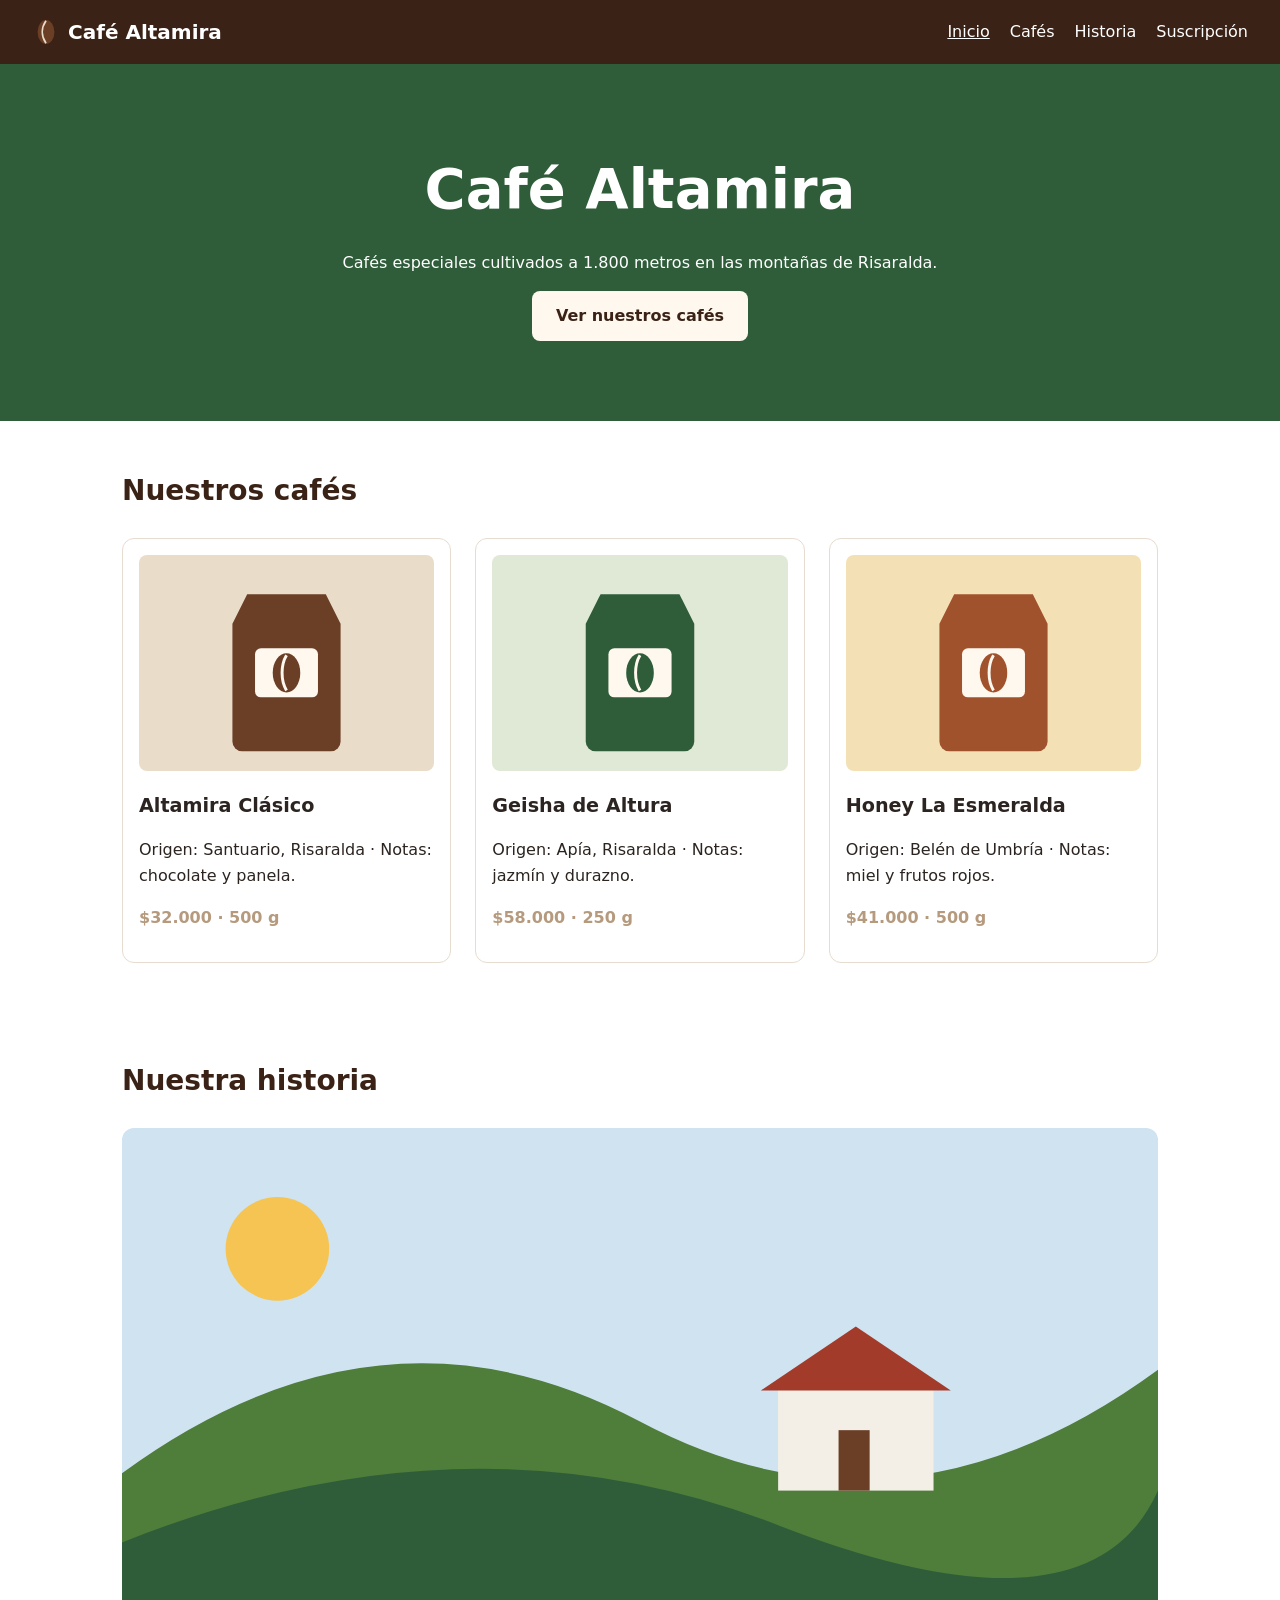
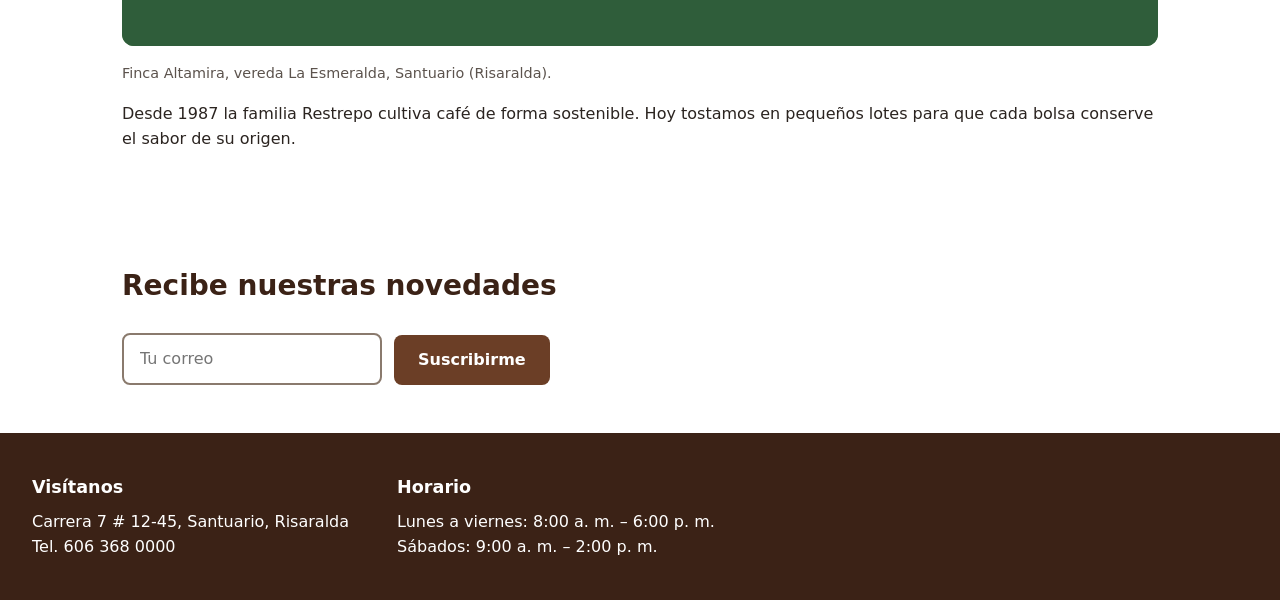
==== index.html @ b4fbe2c5 "material inicial del proyecto" ====
<!DOCTYPE html>
<html lang="es">
<head>
  <meta charset="UTF-8">
  <meta name="viewport" content="width=device-width, initial-scale=1.0">
  <title>Café Altamira · Cafés especiales del Eje Cafetero</title>
  <link rel="stylesheet" href="css/estilos.css">
</head>
<body>
  <!-- ============================================================
       TODO G1 (parte 1): el PRIMER elemento del body debe ser un enlace
       "Saltar al contenido" con class="saltar" que lleve a #contenido.
       ============================================================ -->

  <!-- ============================================================
       EJEMPLO RESUELTO 1 · Encabezado y navegación
       - <header> es un landmark: el lector de pantalla lo anuncia como "banner".
       - <nav> con aria-label distingue este menú de otros menús de la página.
       - Los enlaces van en una lista <ul>: el lector anuncia "lista, 4 elementos".
       ============================================================ -->
  <header class="encabezado">
    <a class="logo" href="index.html">
      <img src="img/grano.svg" alt="" width="28" height="28">
      Café Altamira
    </a>
    <nav aria-label="Principal">
      <ul class="menu">
        <li><a href="index.html" aria-current="page">Inicio</a></li>
        <li><a href="#cafes">Cafés</a></li>
        <li><a href="#historia">Historia</a></li>
        <li><a href="#suscripcion">Suscripción</a></li>
      </ul>
    </nav>
  </header>

  <!-- TODO G1 (parte 2): este div es el contenido principal.
       Conviértelo en <main id="contenido"> (y cierra con </main>). -->
  <div class="contenido">

    <!-- TODO G1 (parte 3): el título de la portada es un div con letra grande.
         Debe ser el ÚNICO <h1> de la página. -->
    <div class="hero">
      <div class="titulo-grande">Café Altamira</div>
      <p>Cafés especiales cultivados a 1.800 metros en las montañas de Risaralda.</p>
      <a class="boton" href="#cafes">Ver nuestros cafés</a>
    </div>

    <!-- ============================================================
         TODO G2 · Catálogo
         - El contenedor debe ser <section id="cafes"> con un <h2>.
         - Cada producto debe ser un <article> con el nombre en <h3>.
         - Cada imagen necesita un alt que describa el producto (no el nombre del archivo).
         ============================================================ -->
    <div class="seccion" id="cafes">
      <div class="subtitulo">Nuestros cafés</div>
      <div class="productos">
        <div class="producto">
          <img src="img/cafe-clasico.svg" width="300" height="220">
          <div class="nombre">Altamira Clásico</div>
          <p>Origen: Santuario, Risaralda · Notas: chocolate y panela.</p>
          <p class="precio">$32.000 · 500 g</p>
        </div>
        <div class="producto">
          <img src="img/cafe-geisha.svg" width="300" height="220">
          <div class="nombre">Geisha de Altura</div>
          <p>Origen: Apía, Risaralda · Notas: jazmín y durazno.</p>
          <p class="precio">$58.000 · 250 g</p>
        </div>
        <div class="producto">
          <img src="img/cafe-honey.svg" width="300" height="220">
          <div class="nombre">Honey La Esmeralda</div>
          <p>Origen: Belén de Umbría · Notas: miel y frutos rojos.</p>
          <p class="precio">$41.000 · 500 g</p>
        </div>
      </div>
    </div>

    <!-- ============================================================
         EJEMPLO RESUELTO 2 · Sección con figura
         - aria-labelledby une la sección con su título: el lector la anuncia
           como "región, Nuestra historia".
         - <figure> + <figcaption> asocian la imagen con su pie de foto.
         - El alt describe lo que se VE; el figcaption agrega contexto.
         ============================================================ -->
    <section id="historia" class="seccion" aria-labelledby="historia-titulo">
      <h2 id="historia-titulo">Nuestra historia</h2>
      <figure class="figura">
        <img src="img/finca.svg" width="600" height="300"
             alt="Casa de la finca con techo rojo entre montañas verdes cubiertas de cafetales">
        <figcaption>Finca Altamira, vereda La Esmeralda, Santuario (Risaralda).</figcaption>
      </figure>
      <p>Desde 1987 la familia Restrepo cultiva café de forma sostenible. Hoy tostamos
        en pequeños lotes para que cada bolsa conserve el sabor de su origen.</p>
    </section>

    <!-- ============================================================
         TODO G3 · Suscripción
         - Usa <section id="suscripcion"> con un <h2> y un <form> real.
         - El campo de correo necesita: <label for="...">, type="email", id y required.
         - El "botón" es un div con onclick: cámbialo por <button type="submit">.
         ============================================================ -->
    <div class="seccion" id="suscripcion">
      <div class="subtitulo">Recibe nuestras novedades</div>
      <div class="formulario">
        <input type="text" placeholder="Tu correo">
        <div class="boton" onclick="alert('¡Gracias!')">Suscribirme</div>
      </div>
    </div>

  </div>

  <!-- ============================================================
       TODO G4 · Pie de página
       - El contenedor debe ser <footer>.
       - La dirección y el teléfono van dentro de <address>.
       - El horario es una tabla de datos: <table> con <caption>,
         y celdas de encabezado <th scope="col"> / <th scope="row">.
       ============================================================ -->
  <div class="pie">
    <div>
      <div class="pie-titulo">Visítanos</div>
      <div>Carrera 7 # 12-45, Santuario, Risaralda</div>
      <div>Tel. 606 368 0000</div>
    </div>
    <div>
      <div class="pie-titulo">Horario</div>
      <div>Lunes a viernes: 8:00 a. m. – 6:00 p. m.</div>
      <div>Sábados: 9:00 a. m. – 2:00 p. m.</div>
    </div>
  </div>
</body>
</html>
---- css/estilos.css ----
/* ===== Café Altamira · estilos base ===== */
:root {
  --cafe: #6b3e26;
  --cafe-oscuro: #3b2216;
  --verde: #2f5d3a;
  --crema: #fff8ee;
  --texto: #2b2420;
}

* { box-sizing: border-box; }

body {
  margin: 0;
  font-family: system-ui, "Segoe UI", Arial, sans-serif;
  color: var(--texto);
  background: #ffffff;
  line-height: 1.6;
}

/* TODO G1 (parte 4): esta regla esconde el foco y deja sin guía a quien
   navega con teclado. Bórrala y agrega una regla :focus-visible con un
   outline visible (por ejemplo 3px solid). */
*:focus { outline: none; }

/* Enlace "Saltar al contenido": oculto hasta que recibe el foco */
.saltar {
  position: absolute;
  left: 1rem;
  top: -3rem;
  padding: .5rem 1rem;
  background: var(--cafe-oscuro);
  color: #fff;
  z-index: 10;
}
.saltar:focus { top: 1rem; }

/* ----- Encabezado ----- */
.encabezado {
  display: flex;
  flex-wrap: wrap;
  justify-content: space-between;
  align-items: center;
  gap: 1rem;
  padding: 1rem 2rem;
  background: var(--cafe-oscuro);
}
.logo {
  display: flex;
  align-items: center;
  gap: .5rem;
  color: #fff;
  font-weight: 700;
  font-size: 1.25rem;
  text-decoration: none;
}
.menu {
  display: flex;
  flex-wrap: wrap;
  gap: .5rem 1.25rem;
  list-style: none;
  margin: 0;
  padding: 0;
}
.menu a { color: #fff; text-decoration: none; }
.menu a:hover,
.menu a[aria-current="page"] { text-decoration: underline; }

/* ----- Portada ----- */
.hero {
  padding: 5rem 2rem;
  text-align: center;
  background: var(--verde);
  color: #fff;
}
.hero h1,
.titulo-grande {
  margin: 0 0 .5rem;
  font-size: clamp(2rem, 6vw, 3.5rem);
  font-weight: 800;
}
.boton {
  display: inline-block;
  padding: .75rem 1.5rem;
  border: 0;
  border-radius: .5rem;
  background: var(--crema);
  color: var(--cafe-oscuro);
  font: inherit;
  font-weight: 700;
  text-decoration: none;
  cursor: pointer;
}

/* ----- Secciones ----- */
.seccion {
  max-width: 1100px;
  margin: 0 auto;
  padding: 3rem 2rem;
}
.seccion h2,
.subtitulo {
  font-size: 1.75rem;
  font-weight: 700;
  margin: 0 0 1.5rem;
  color: var(--cafe-oscuro);
}

/* ----- Catálogo ----- */
.productos {
  display: grid;
  grid-template-columns: repeat(auto-fit, minmax(240px, 1fr));
  gap: 1.5rem;
}
.producto {
  padding: 1rem;
  border: 1px solid #e6dccf;
  border-radius: .75rem;
  background: #fff;
}
.producto img { width: 100%; height: auto; border-radius: .5rem; }
.producto h3,
.nombre { font-size: 1.2rem; font-weight: 700; margin: .75rem 0 .25rem; }

/* TODO G2 (parte 4): este color tiene un contraste de 2.7:1 sobre blanco.
   WCAG AA pide 4.5:1. Cámbialo por uno más oscuro (por ejemplo var(--cafe)). */
.precio {
  font-weight: 700;
  color: #b59a7e;
}

/* ----- Historia ----- */
.figura { margin: 0 0 1rem; }
.figura img { width: 100%; height: auto; border-radius: .75rem; }
.figura figcaption { font-size: .9rem; color: #5c534d; margin-top: .5rem; }

/* ----- Suscripción ----- */
.formulario {
  display: flex;
  flex-wrap: wrap;
  gap: .75rem;
  align-items: flex-end;
}
.formulario label { display: block; font-weight: 600; margin-bottom: .25rem; }
.formulario input {
  padding: .7rem 1rem;
  min-width: 260px;
  border: 2px solid #8a7a6d;
  border-radius: .5rem;
  font: inherit;
}
.formulario .boton { background: var(--cafe); color: #fff; }

/* ----- Pie ----- */
.pie {
  display: flex;
  flex-wrap: wrap;
  gap: 3rem;
  padding: 2.5rem 2rem;
  background: var(--cafe-oscuro);
  color: #fff;
}
.pie h2,
.pie-titulo { font-size: 1.1rem; font-weight: 700; margin: 0 0 .5rem; }
.pie address { font-style: normal; }
.pie a { color: #fff; }
.pie table { border-collapse: collapse; }
.pie caption { text-align: left; font-weight: 700; margin-bottom: .5rem; }
.pie th,
.pie td { text-align: left; padding: .25rem 1rem .25rem 0; }
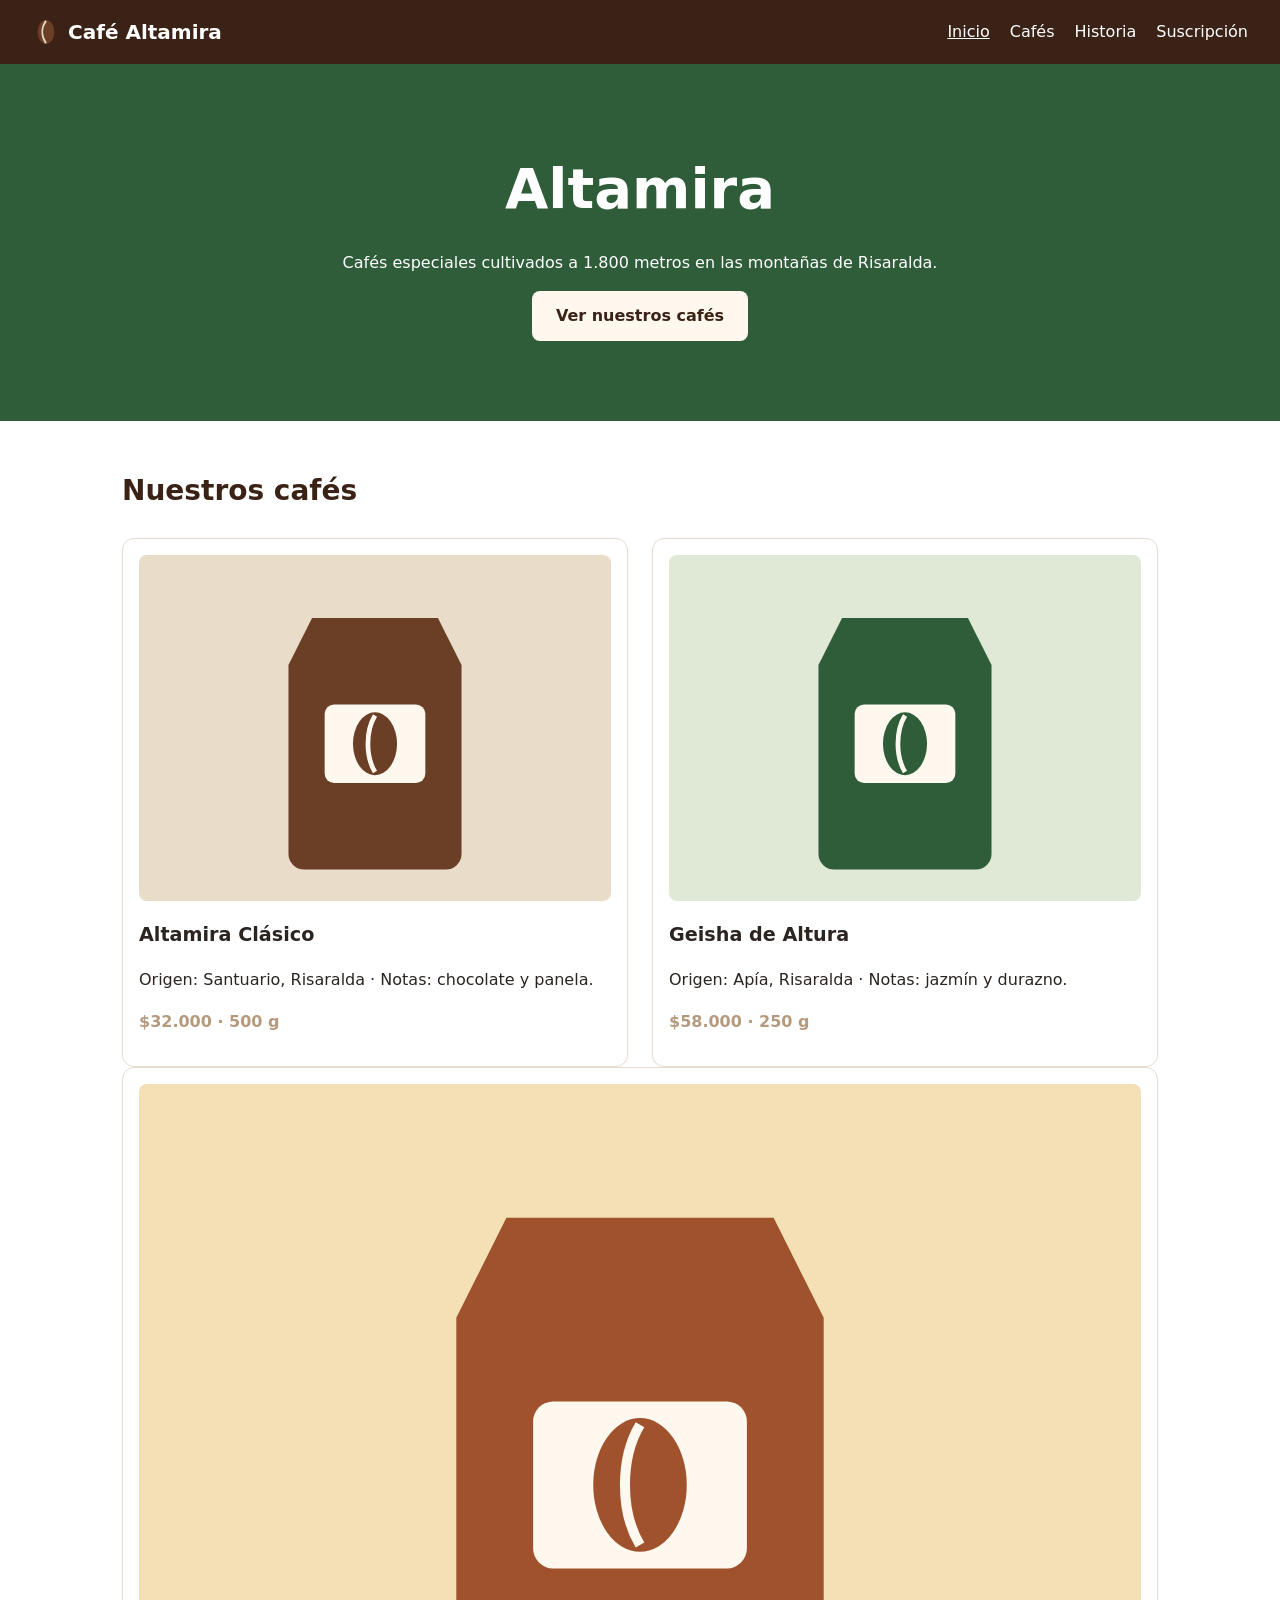
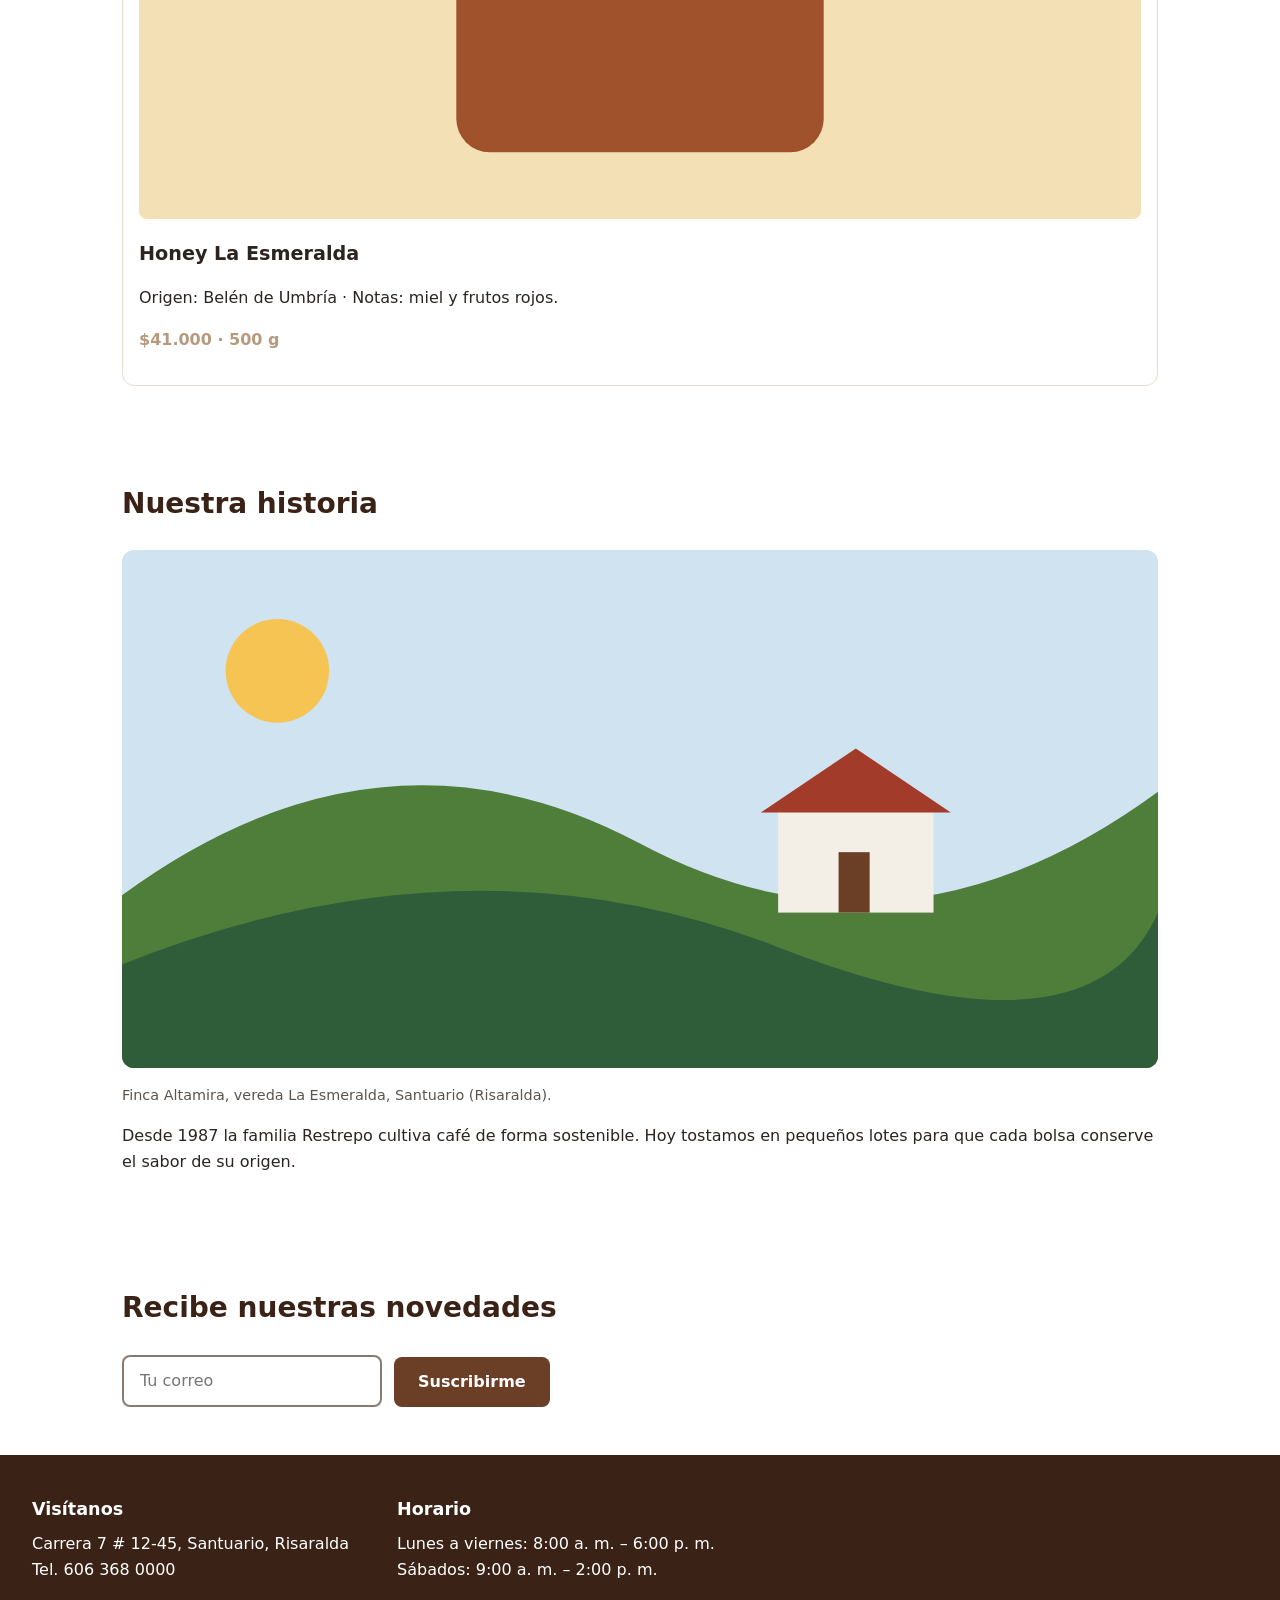
==== commit 6823a434: "se termino el G1 y se avances importantes del G2 (closes #1)" ====
--- a/index.html
+++ b/index.html
@@ -11,7 +11,7 @@
        TODO G1 (parte 1): el PRIMER elemento del body debe ser un enlace
        "Saltar al contenido" con class="saltar" que lleve a #contenido.
        ============================================================ -->
-
+    <a class="saltar" href="#contenido">Saltar al contenido</a>
   <!-- ============================================================
        EJEMPLO RESUELTO 1 · Encabezado y navegación
        - <header> es un landmark: el lector de pantalla lo anuncia como "banner".
@@ -20,7 +20,7 @@
        ============================================================ -->
   <header class="encabezado">
     <a class="logo" href="index.html">
-      <img src="img/grano.svg" alt="" width="28" height="28">
+      <img src="img/grano.svg" alt="grano de cafe" width="28" height="28">
       Café Altamira
     </a>
     <nav aria-label="Principal">
@@ -32,15 +32,14 @@
       </ul>
     </nav>
   </header>
-
   <!-- TODO G1 (parte 2): este div es el contenido principal.
        Conviértelo en <main id="contenido"> (y cierra con </main>). -->
-  <div class="contenido">
+  <main id="contenido">
 
     <!-- TODO G1 (parte 3): el título de la portada es un div con letra grande.
          Debe ser el ÚNICO <h1> de la página. -->
     <div class="hero">
-      <div class="titulo-grande">Café Altamira</div>
+      <h1> Altamira</h1>
       <p>Cafés especiales cultivados a 1.800 metros en las montañas de Risaralda.</p>
       <a class="boton" href="#cafes">Ver nuestros cafés</a>
     </div>
@@ -51,29 +50,29 @@
          - Cada producto debe ser un <article> con el nombre en <h3>.
          - Cada imagen necesita un alt que describa el producto (no el nombre del archivo).
          ============================================================ -->
-    <div class="seccion" id="cafes">
-      <div class="subtitulo">Nuestros cafés</div>
+    <section class="seccion" id="cafes">
+      <h2>Nuestros cafés</h2>
       <div class="productos">
-        <div class="producto">
-          <img src="img/cafe-clasico.svg" width="300" height="220">
-          <div class="nombre">Altamira Clásico</div>
+        <article class="producto">
+          <img src="img/cafe-clasico.svg" alt="cafe clasico" width="300" height="220">
+          <h3>Altamira Clásico</h3>
           <p>Origen: Santuario, Risaralda · Notas: chocolate y panela.</p>
           <p class="precio">$32.000 · 500 g</p>
-        </div>
-        <div class="producto">
-          <img src="img/cafe-geisha.svg" width="300" height="220">
+        </article>
+        <article class="producto">
+          <img src="img/cafe-geisha.svg" alt="cafe Geisha" width="300" height="220">
           <div class="nombre">Geisha de Altura</div>
           <p>Origen: Apía, Risaralda · Notas: jazmín y durazno.</p>
           <p class="precio">$58.000 · 250 g</p>
         </div>
-        <div class="producto">
-          <img src="img/cafe-honey.svg" width="300" height="220">
+        <article class="producto">
+          <img src="img/cafe-honey.svg" alt="cafe Honey" width="300" height="220">
           <div class="nombre">Honey La Esmeralda</div>
           <p>Origen: Belén de Umbría · Notas: miel y frutos rojos.</p>
           <p class="precio">$41.000 · 500 g</p>
         </div>
       </div>
-    </div>
+    </section>
 
     <!-- ============================================================
          EJEMPLO RESUELTO 2 · Sección con figura
@@ -107,7 +106,7 @@
       </div>
     </div>
 
-  </div>
+  </main>
 
   <!-- ============================================================
        TODO G4 · Pie de página
--- a/css/estilos.css
+++ b/css/estilos.css
@@ -19,8 +19,12 @@
 
 /* TODO G1 (parte 4): esta regla esconde el foco y deja sin guía a quien
    navega con teclado. Bórrala y agrega una regla :focus-visible con un
-   outline visible (por ejemplo 3px solid). */
-*:focus { outline: none; }
+   outline visible (por ejemplo 3px solid)
+   . */
+*:focus-visible {
+  outline: 3px solid;
+}
+
 
 /* Enlace "Saltar al contenido": oculto hasta que recibe el foco */
 .saltar {
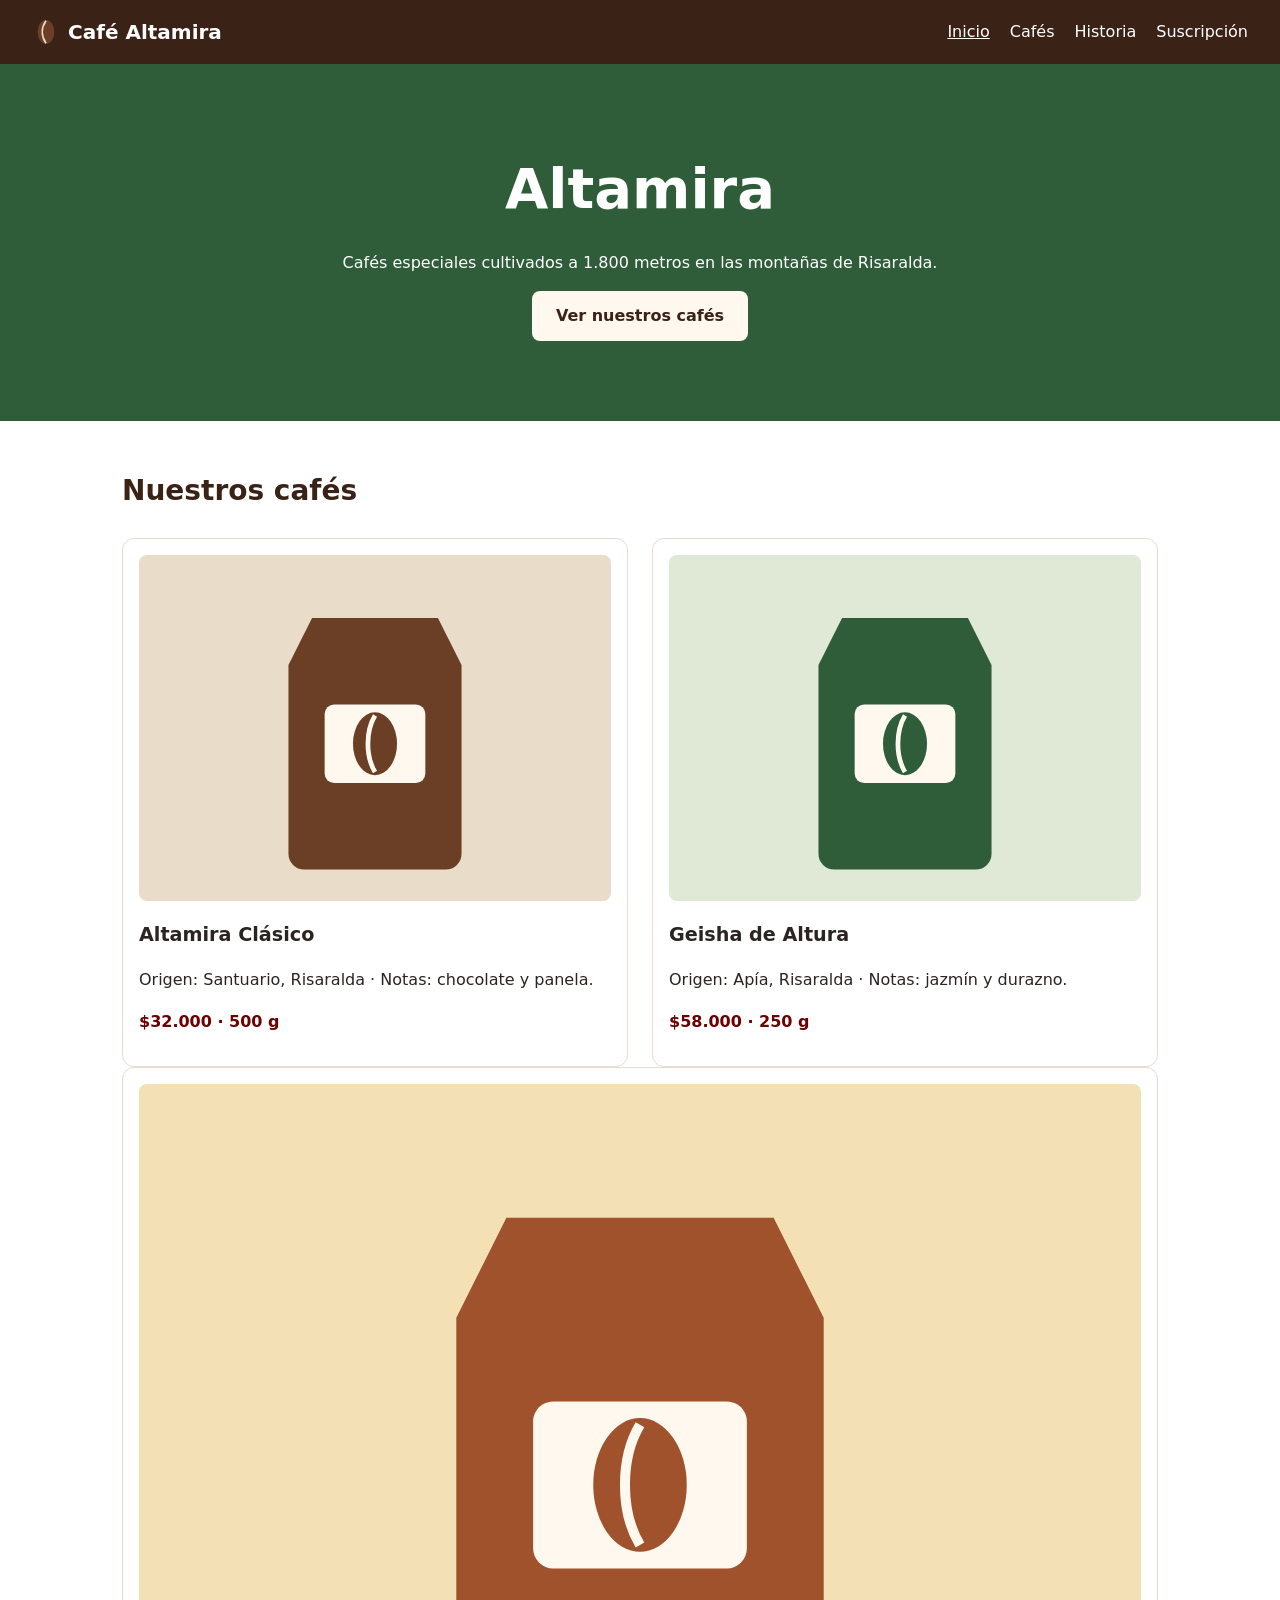
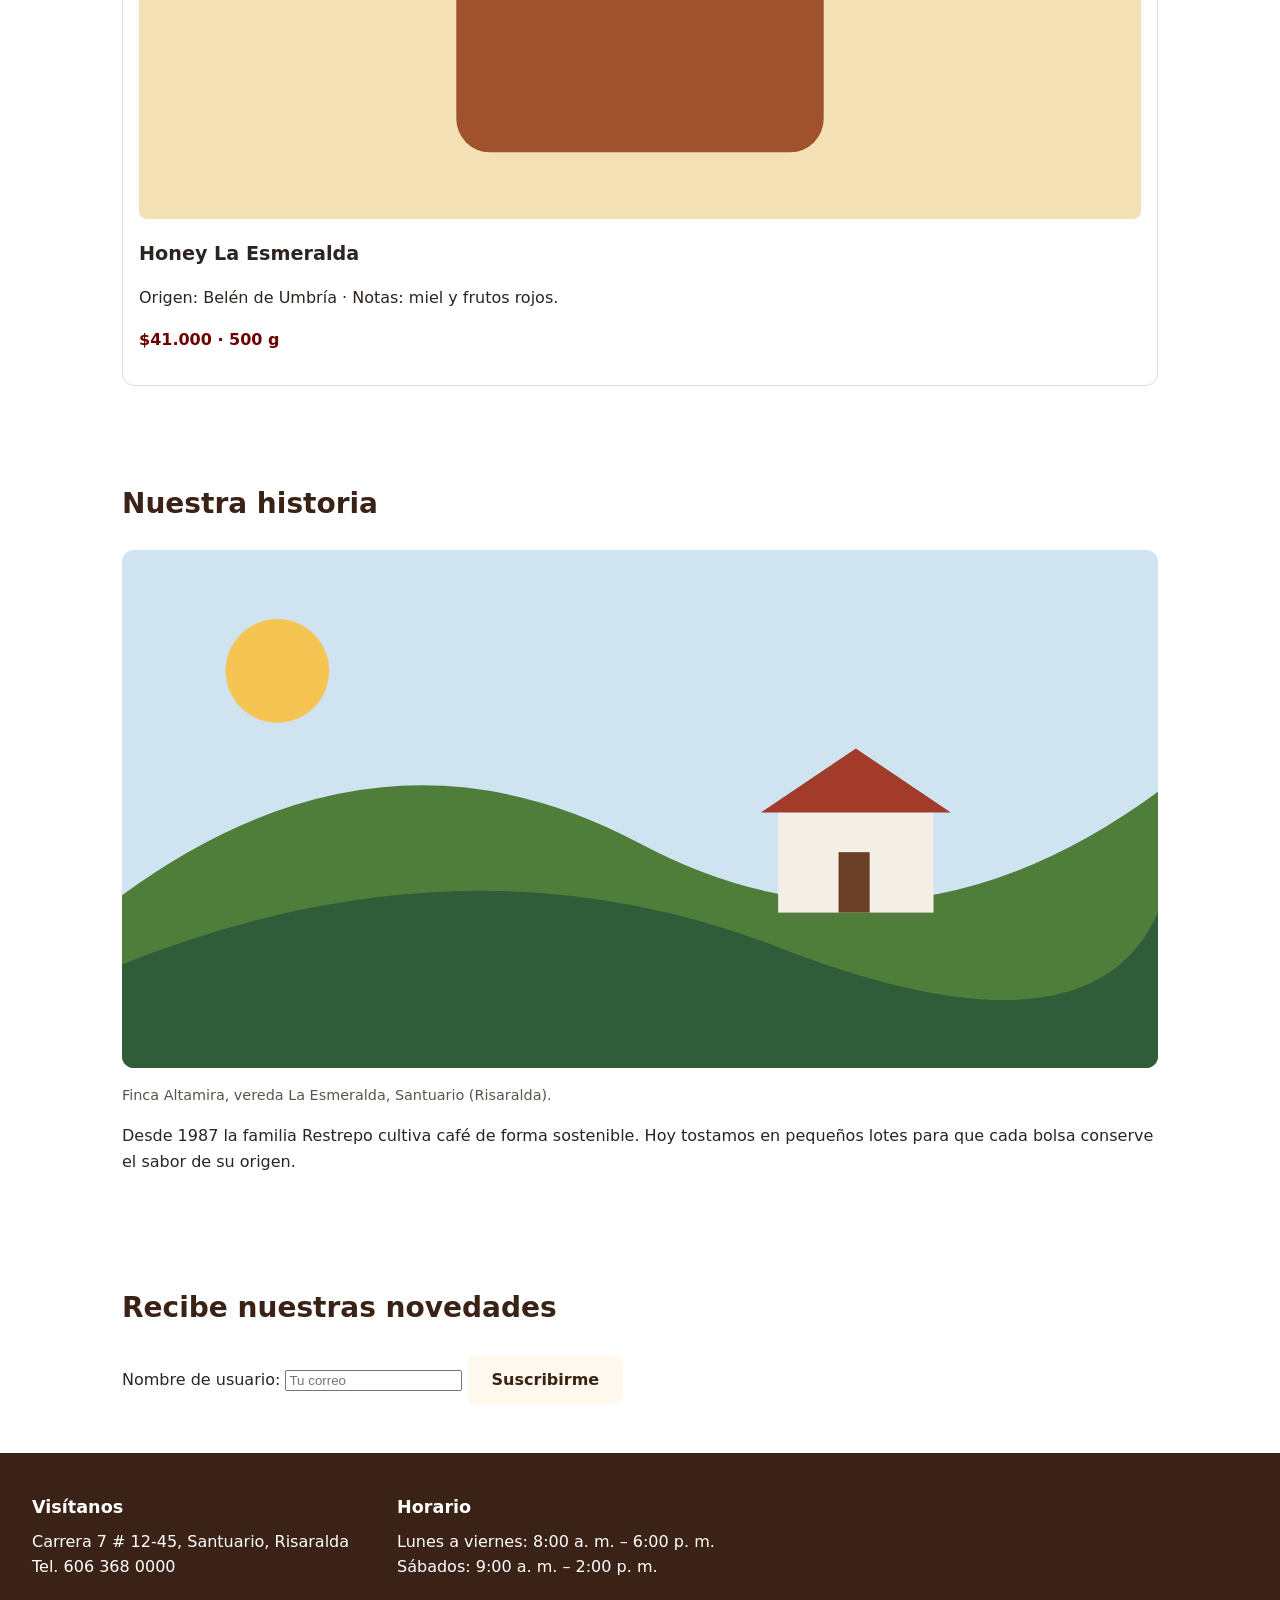
==== commit 13426225: "terminados g2 y g3 (closes #2, closes #3)" ====
--- a/index.html
+++ b/index.html
@@ -61,16 +61,18 @@
         </article>
         <article class="producto">
           <img src="img/cafe-geisha.svg" alt="cafe Geisha" width="300" height="220">
-          <div class="nombre">Geisha de Altura</div>
+          <h3>Geisha de Altura</h3>
           <p>Origen: Apía, Risaralda · Notas: jazmín y durazno.</p>
           <p class="precio">$58.000 · 250 g</p>
         </div>
+        </article>
         <article class="producto">
           <img src="img/cafe-honey.svg" alt="cafe Honey" width="300" height="220">
-          <div class="nombre">Honey La Esmeralda</div>
+          <h3>Honey La Esmeralda</h3>
           <p>Origen: Belén de Umbría · Notas: miel y frutos rojos.</p>
           <p class="precio">$41.000 · 500 g</p>
         </div>
+        </article>
       </div>
     </section>
 
@@ -98,13 +100,14 @@
          - El campo de correo necesita: <label for="...">, type="email", id y required.
          - El "botón" es un div con onclick: cámbialo por <button type="submit">.
          ============================================================ -->
-    <div class="seccion" id="suscripcion">
-      <div class="subtitulo">Recibe nuestras novedades</div>
-      <div class="formulario">
-        <input type="text" placeholder="Tu correo">
-        <div class="boton" onclick="alert('¡Gracias!')">Suscribirme</div>
-      </div>
-    </div>
+    <section id="suscripcion" class="seccion">
+      <h2>Recibe nuestras novedades</h2>
+      <form>
+        <label for="correito">Nombre de usuario:</label>
+        <input type="email" id="correito" placeholder="Tu correo" required>
+        <button type="submit" class="boton" onclick="alert('¡Gracias!')">Suscribirme</button>
+      </form>
+    </section>
 
   </main>
 
--- a/css/estilos.css
+++ b/css/estilos.css
@@ -129,7 +129,7 @@
    WCAG AA pide 4.5:1. Cámbialo por uno más oscuro (por ejemplo var(--cafe)). */
 .precio {
   font-weight: 700;
-  color: #b59a7e;
+  color: #6d0000;
 }
 
 /* ----- Historia ----- */
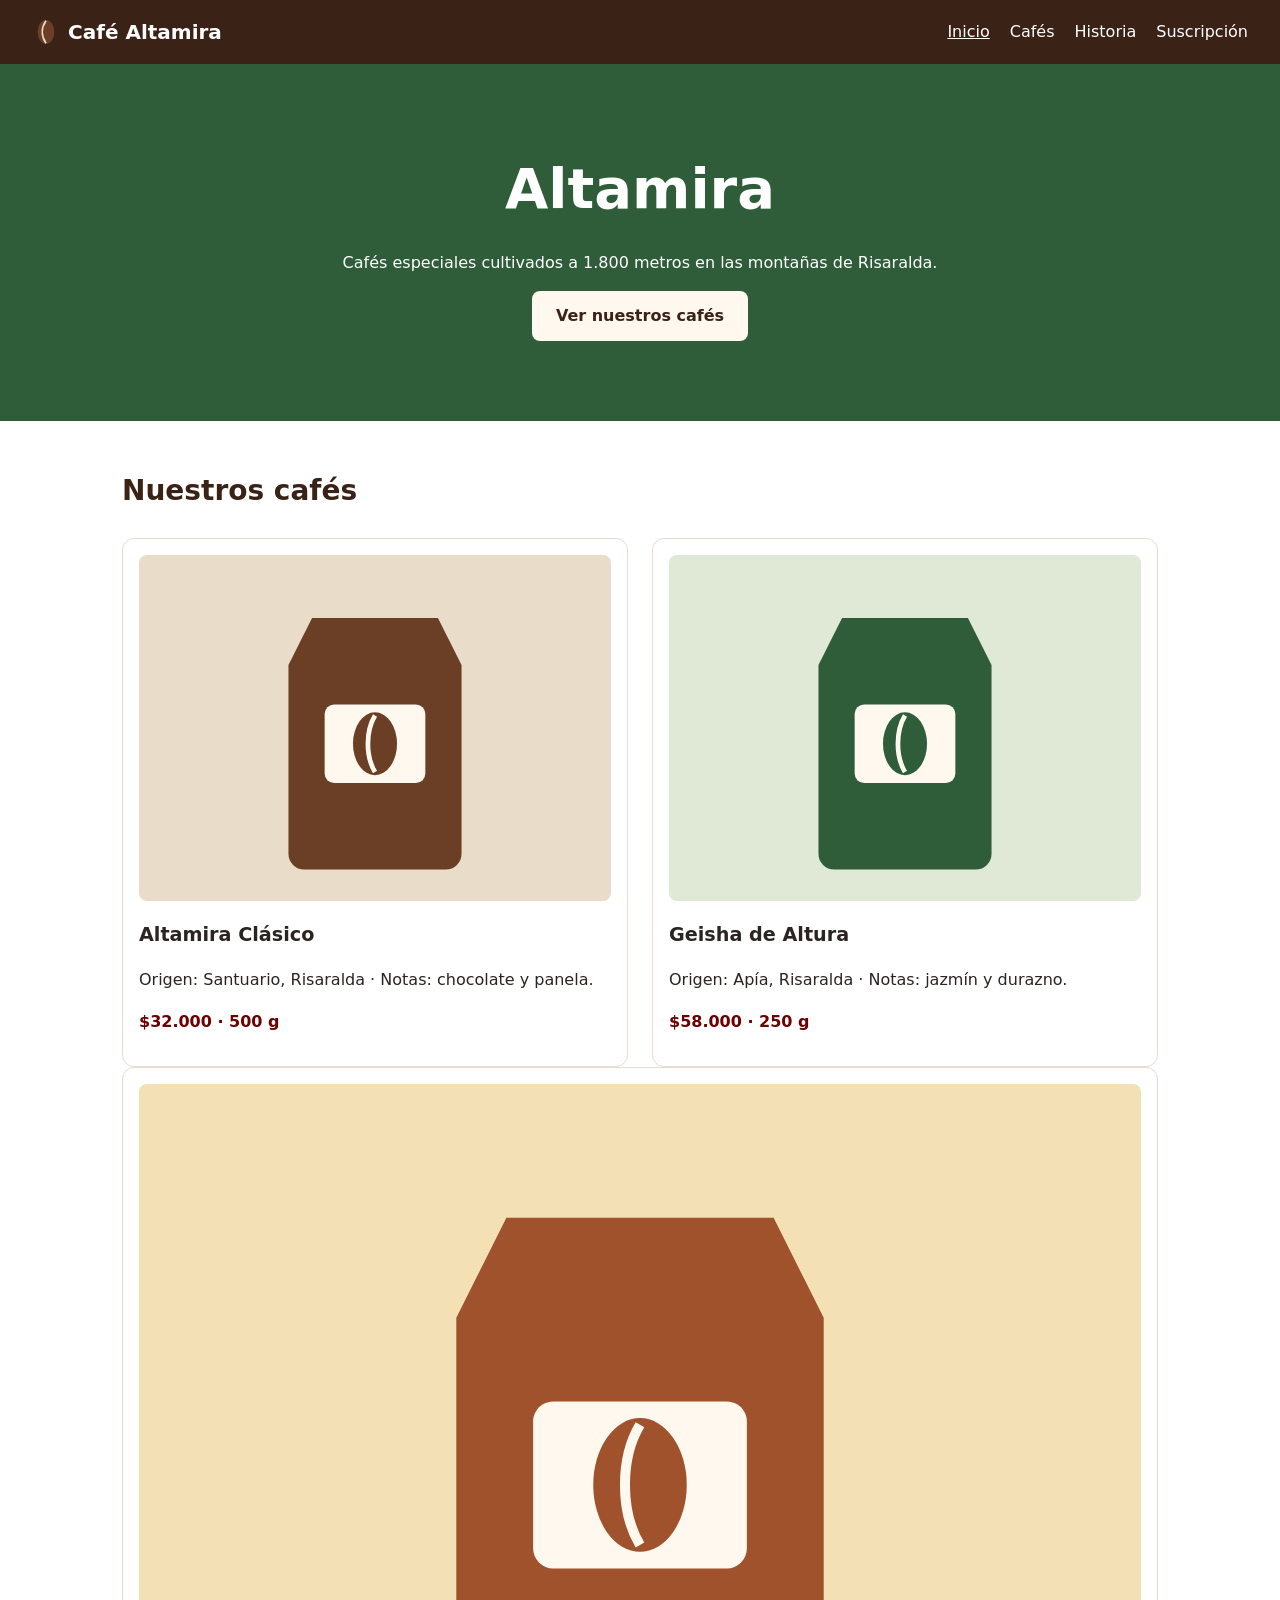
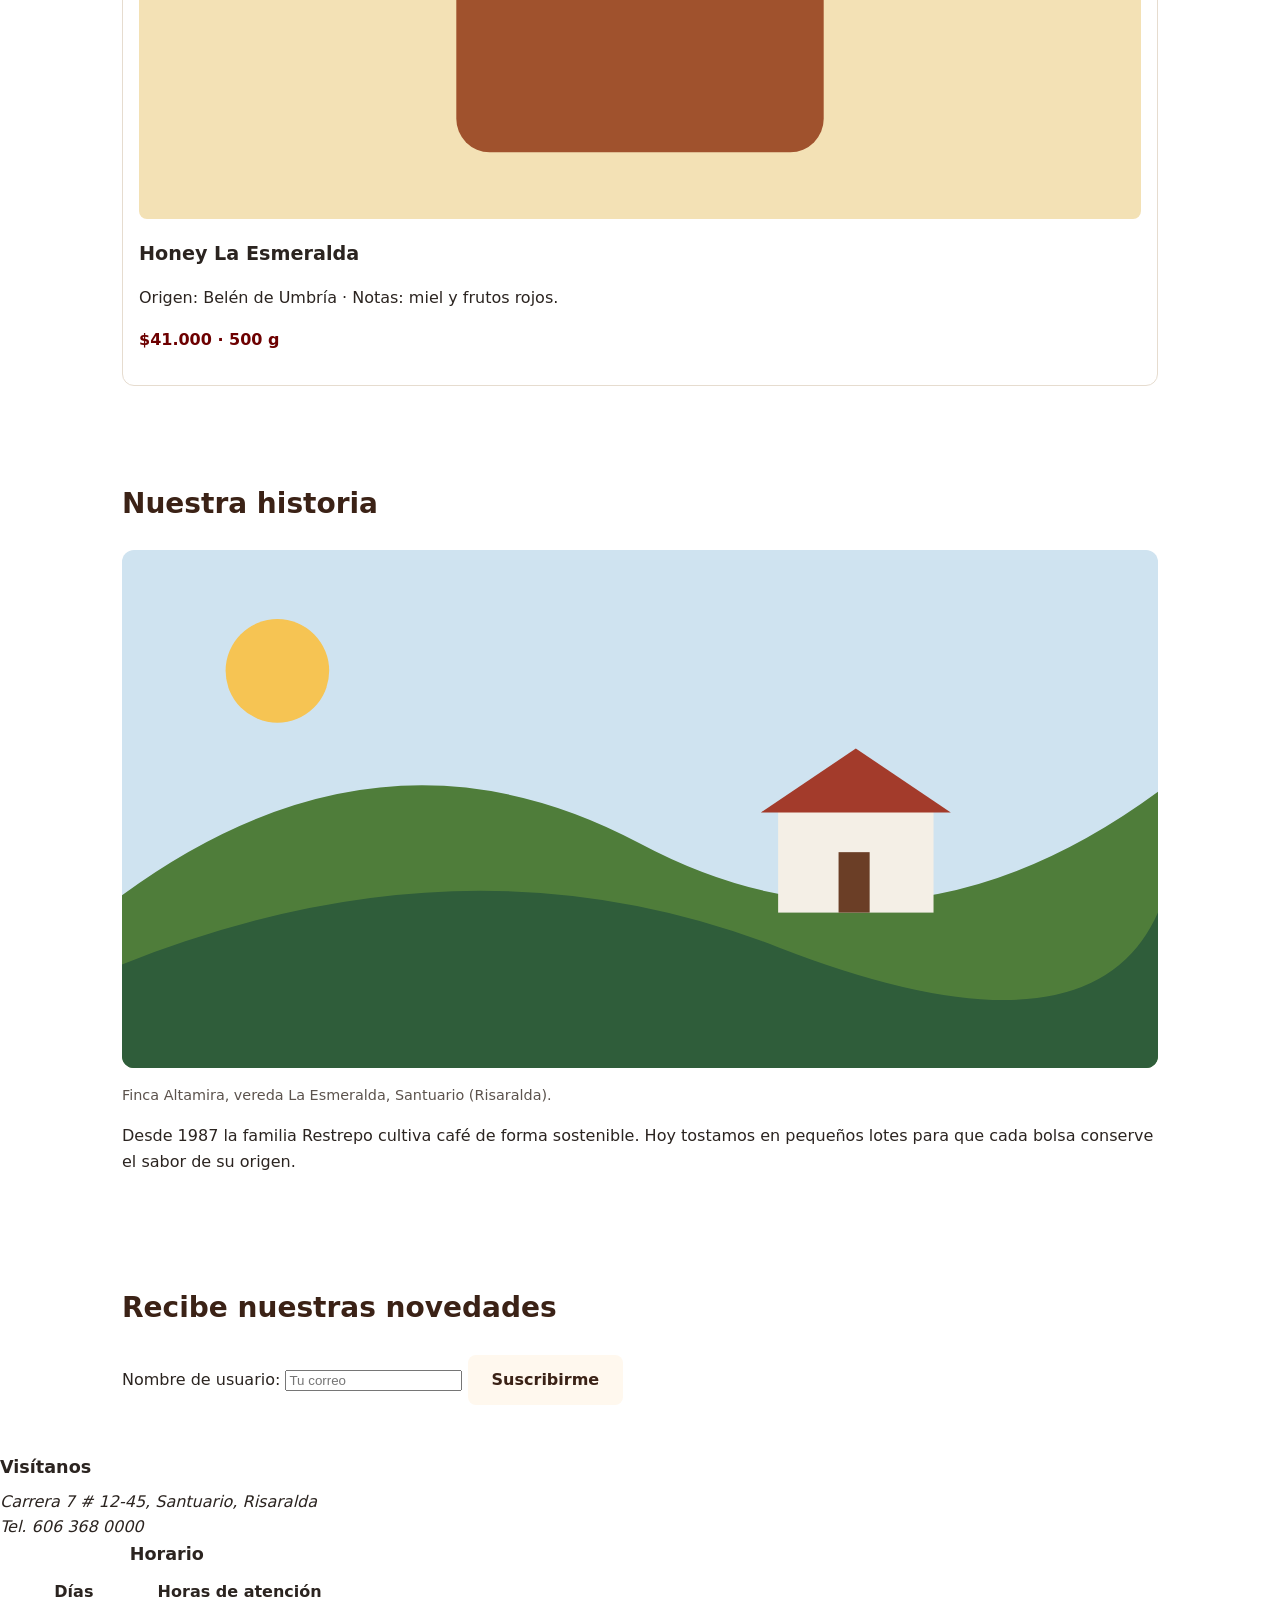
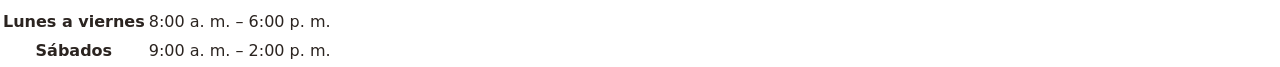
==== commit 56b74cb6: "terminados g4 (closes #4)" ====
--- a/index.html
+++ b/index.html
@@ -118,17 +118,31 @@
        - El horario es una tabla de datos: <table> con <caption>,
          y celdas de encabezado <th scope="col"> / <th scope="row">.
        ============================================================ -->
-  <div class="pie">
+  <footer>
     <div>
       <div class="pie-titulo">Visítanos</div>
-      <div>Carrera 7 # 12-45, Santuario, Risaralda</div>
-      <div>Tel. 606 368 0000</div>
+      <address>Carrera 7 # 12-45, Santuario, Risaralda</address>
+      <address>Tel. 606 368 0000</address>
     </div>
-    <div>
-      <div class="pie-titulo">Horario</div>
-      <div>Lunes a viernes: 8:00 a. m. – 6:00 p. m.</div>
-      <div>Sábados: 9:00 a. m. – 2:00 p. m.</div>
-    </div>
-  </div>
+    <table>
+      <caption class="pie-titulo">Horario</caption>
+        <thead>
+          <tr>
+            <th scope="col">Días</th>
+            <th scope="col">Horas de atención</th>
+          </tr>
+        </thead>
+        <tbody>
+          <tr>
+            <th scope="row">Lunes a viernes</th>
+            <td>8:00 a. m. – 6:00 p. m.</td>
+          </tr>
+          <tr>
+            <th scope="row">Sábados</th>
+            <td>9:00 a. m. – 2:00 p. m.</td>
+          </tr>
+        </tbody>
+    </table>
+  </footer>
 </body>
 </html>
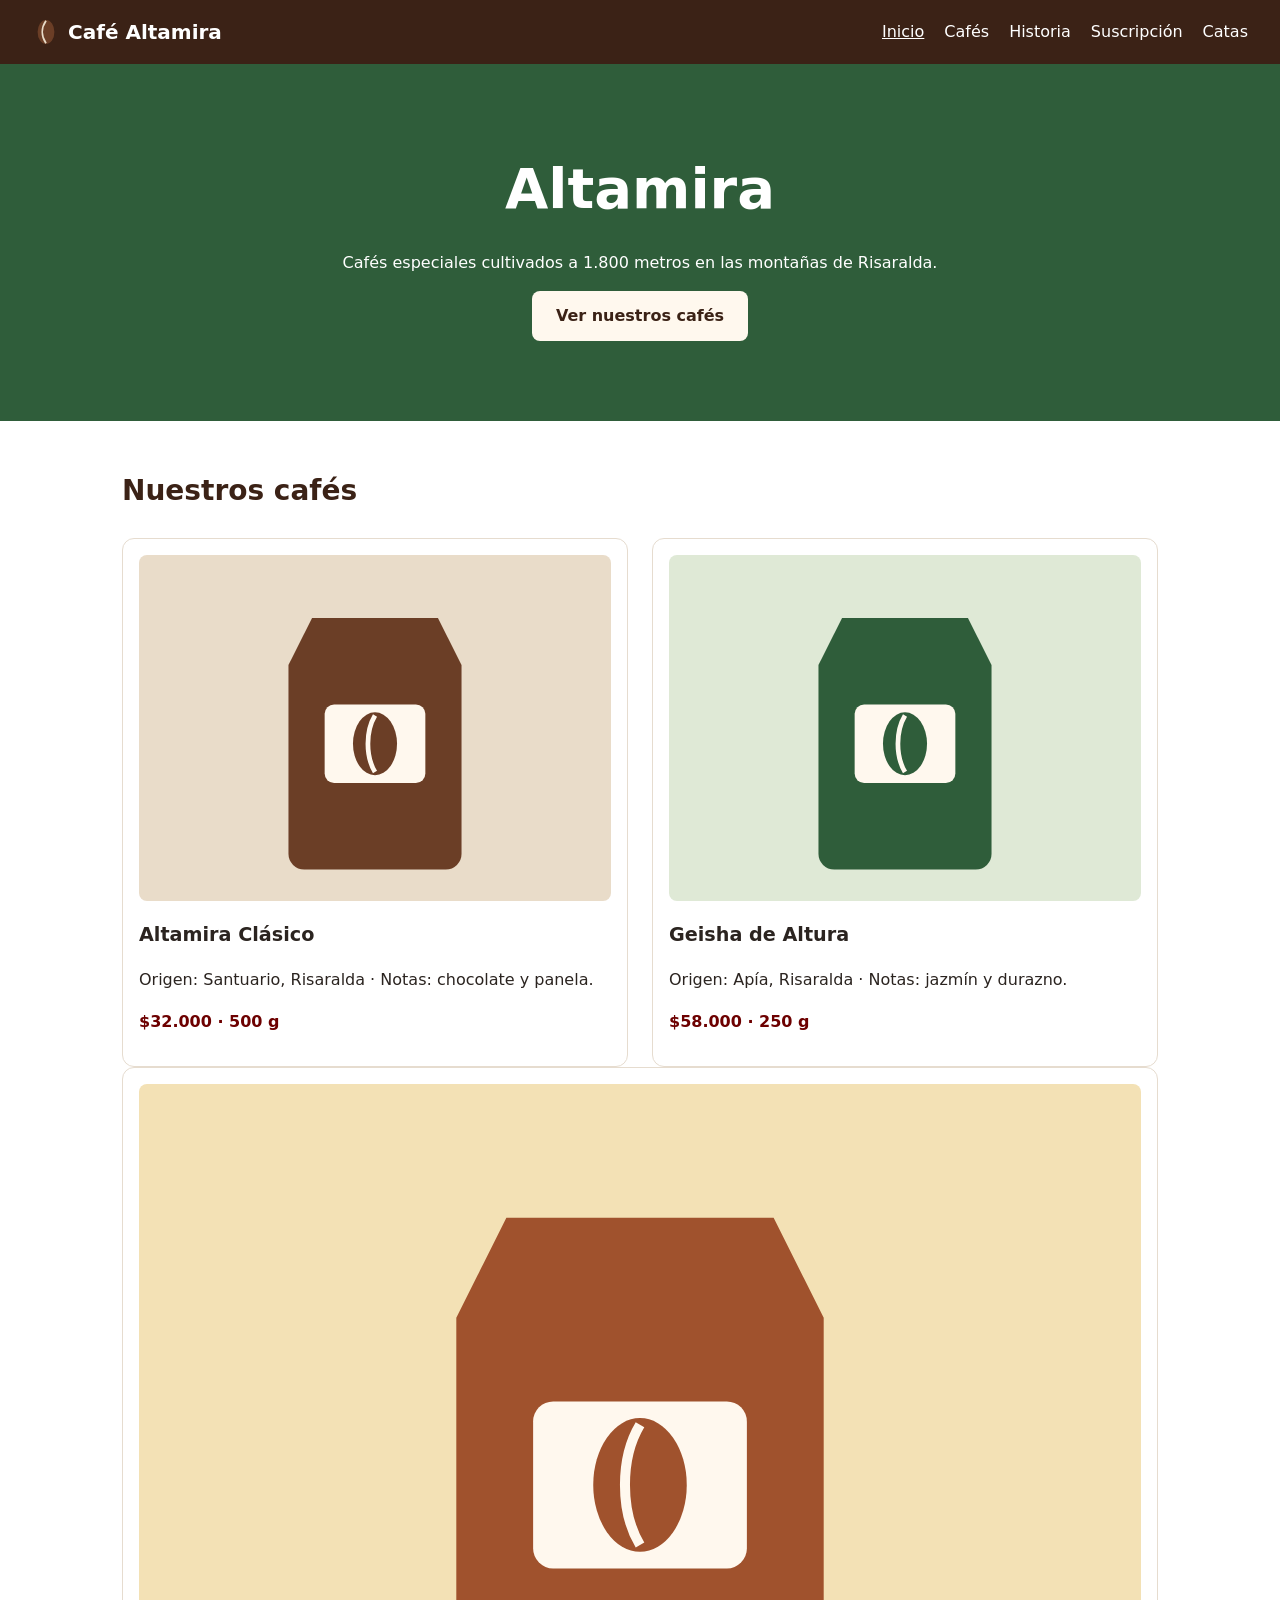
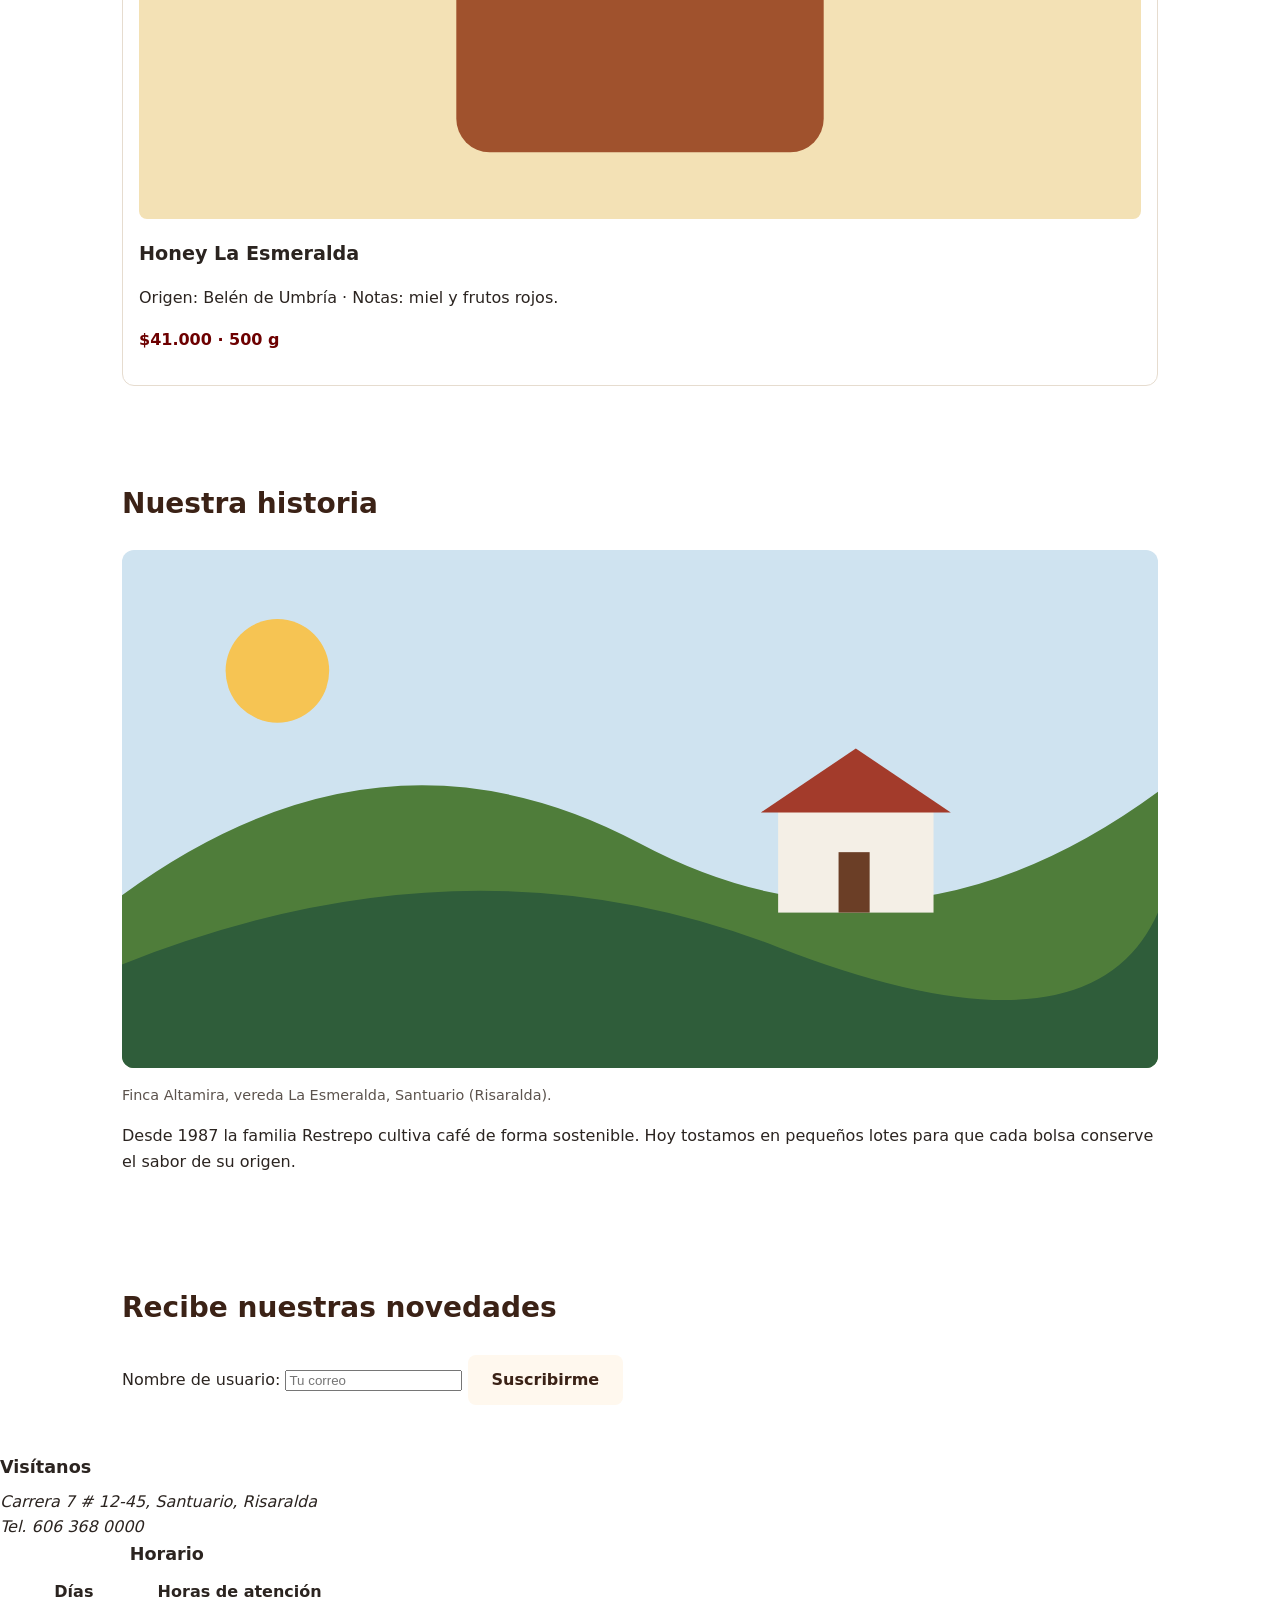
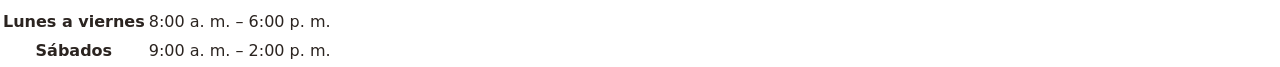
==== commit ea907d3f: "agregado catas" ====
--- a/index.html
+++ b/index.html
@@ -29,6 +29,7 @@
         <li><a href="#cafes">Cafés</a></li>
         <li><a href="#historia">Historia</a></li>
         <li><a href="#suscripcion">Suscripción</a></li>
+        <li><a href="eventos.html">Catas</a></li>
       </ul>
     </nav>
   </header>
